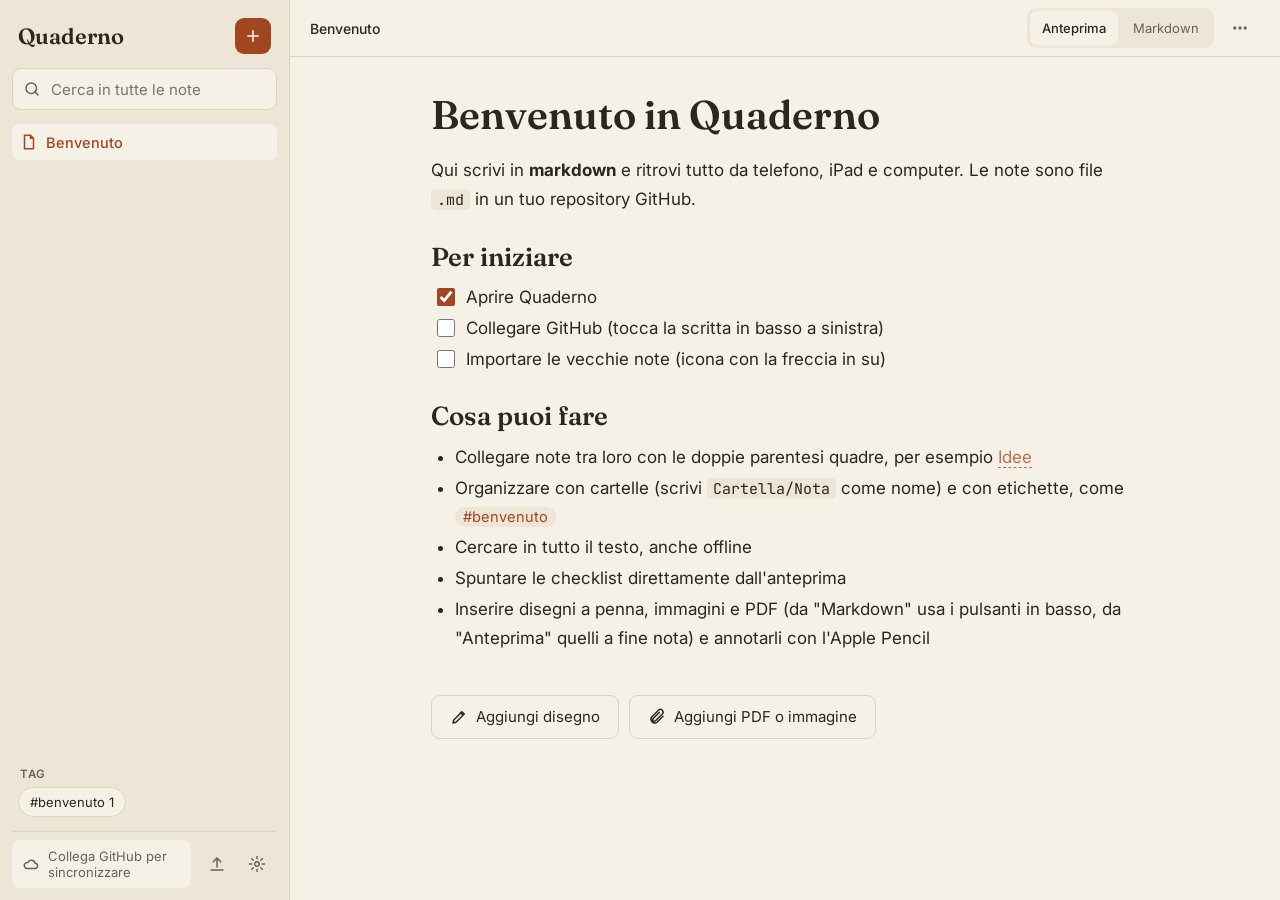
==== index.html @ 13423896 "A" ====
<!doctype html>
<html lang="it">
<head>
<meta charset="utf-8">
<title>Quaderno</title>
<meta name="viewport" content="width=device-width, initial-scale=1, viewport-fit=cover">
<meta name="theme-color" content="#F6F1E7" media="(prefers-color-scheme: light)">
<meta name="theme-color" content="#1D1A16" media="(prefers-color-scheme: dark)">
<meta name="color-scheme" content="light dark">
<link rel="manifest" href="manifest.webmanifest">
<link rel="icon" href="icon.svg" type="image/svg+xml">
<link rel="apple-touch-icon" href="apple-touch-icon.png">
<meta name="apple-mobile-web-app-capable" content="yes">
<meta name="mobile-web-app-capable" content="yes">
<meta name="apple-mobile-web-app-title" content="Quaderno">
<link rel="preconnect" href="https://fonts.googleapis.com">
<link rel="stylesheet" href="https://fonts.googleapis.com/css2?family=Fraunces:opsz,wght@9..144,500;9..144,600&family=Inter:wght@400;500;600&family=JetBrains+Mono:wght@400&display=swap">
<link rel="stylesheet" href="app.css">
</head>
<body>

<svg width="0" height="0" style="position:absolute" aria-hidden="true">
  <symbol id="i-folder" viewBox="0 0 24 24"><path d="M3 7a2 2 0 0 1 2-2h4l2 2h8a2 2 0 0 1 2 2v8a2 2 0 0 1-2 2H5a2 2 0 0 1-2-2z"/></symbol>
  <symbol id="i-file" viewBox="0 0 24 24"><path d="M6 3h8l4 4v14H6zM14 3v4h4"/></symbol>
  <symbol id="i-search" viewBox="0 0 24 24"><circle cx="11" cy="11" r="7"/><path d="M20 20l-4-4"/></symbol>
  <symbol id="i-plus" viewBox="0 0 24 24"><path d="M12 5v14M5 12h14"/></symbol>
  <symbol id="i-menu" viewBox="0 0 24 24"><path d="M4 7h16M4 12h16M4 17h16"/></symbol>
  <symbol id="i-cloud" viewBox="0 0 24 24"><path d="M7 18a4 4 0 1 1 .9-7.9A5 5 0 0 1 17.5 11 3.5 3.5 0 0 1 17 18z"/></symbol>
  <symbol id="i-list" viewBox="0 0 24 24"><path d="M9 6h11M9 12h11M9 18h11M4 6h.01M4 12h.01M4 18h.01"/></symbol>
  <symbol id="i-link" viewBox="0 0 24 24"><path d="M10 14a4 4 0 0 0 5.7 0l3-3a4 4 0 0 0-5.7-5.7l-1 1M14 10a4 4 0 0 0-5.7 0l-3 3a4 4 0 0 0 5.7 5.7l1-1"/></symbol>
  <symbol id="i-check" viewBox="0 0 24 24"><rect x="3" y="3" width="18" height="18" rx="4"/><path d="M8 12.5l3 3 5-6"/></symbol>
  <symbol id="i-gear" viewBox="0 0 24 24"><circle cx="12" cy="12" r="3"/><path d="M12 2v3M12 19v3M2 12h3M19 12h3M4.9 4.9l2.1 2.1M17 17l2.1 2.1M4.9 19.1L7 17M17 7l2.1-2.1"/></symbol>
  <symbol id="i-upload" viewBox="0 0 24 24"><path d="M12 16V4M7 9l5-5 5 5M4 20h16"/></symbol>
  <symbol id="i-back" viewBox="0 0 24 24"><path d="M15 5l-7 7 7 7"/></symbol>
  <symbol id="i-more" viewBox="0 0 24 24"><circle cx="5" cy="12" r="1.2"/><circle cx="12" cy="12" r="1.2"/><circle cx="19" cy="12" r="1.2"/></symbol>
  <symbol id="i-chevron" viewBox="0 0 24 24"><path d="M9 6l6 6-6 6"/></symbol>
</svg>

<div id="scrim" hidden></div>

<aside id="sidebar" aria-label="Elenco note">
  <div class="side-head">
    <span class="brand">Quaderno</span>
    <button id="btnNew" class="btn-accent" aria-label="Nuova nota"><svg class="ic"><use href="#i-plus"/></svg></button>
  </div>
  <label class="search">
    <svg class="ic"><use href="#i-search"/></svg>
    <input id="search" type="search" placeholder="Cerca in tutte le note" aria-label="Cerca in tutte le note" autocomplete="off">
  </label>
  <nav id="tree" class="tree" aria-label="Cartelle e note"></nav>
  <div id="tagsBox" hidden>
    <div class="section-label">Tag</div>
    <div id="tags" class="tags"></div>
  </div>
  <div class="side-foot">
    <button id="syncStatus" class="sync" aria-live="polite" title="Sincronizza ora">
      <svg class="ic"><use href="#i-cloud"/></svg>
      <span id="syncText">Non configurato</span>
    </button>
    <div class="foot-actions">
      <button id="btnImport" class="btn-ghost" aria-label="Importa note"><svg class="ic"><use href="#i-upload"/></svg></button>
      <button id="btnSettings" class="btn-ghost" aria-label="Impostazioni"><svg class="ic"><use href="#i-gear"/></svg></button>
    </div>
  </div>
</aside>

<main id="main">
  <header class="topbar">
    <button id="btnMenu" class="btn-ghost only-mobile" aria-label="Apri elenco note"><svg class="ic"><use href="#i-menu"/></svg></button>
    <div id="crumbs" class="crumbs"></div>
    <div class="top-actions">
      <div id="modeSwitch" class="seg" role="group" aria-label="Modalità" hidden>
        <button id="modePreview" type="button">Anteprima</button>
        <button id="modeEdit" type="button">Markdown</button>
      </div>
      <button id="btnNoteMenu" class="btn-ghost" aria-label="Azioni nota" hidden><svg class="ic"><use href="#i-more"/></svg></button>
    </div>
  </header>

  <section id="empty" class="empty">
    <h1>Quaderno</h1>
    <p>Scegli una nota dall'elenco oppure creane una nuova.</p>
    <div class="empty-actions">
      <button id="emptyNew" class="btn-primary">Nuova nota</button>
      <button id="emptyImport" class="btn-secondary">Importa note .md</button>
    </div>
  </section>

  <section id="noteView" hidden>
    <div id="preview" class="doc" tabindex="-1"></div>
    <div id="addRow" class="addrow" hidden>
      <button id="addDraw" type="button" class="btn-secondary"><svg class="ic"><use href="#a-pen"/></svg>Aggiungi disegno</button>
      <button id="addFile" type="button" class="btn-secondary"><svg class="ic"><use href="#a-clip"/></svg>Aggiungi PDF o immagine</button>
    </div>
    <div id="backlinks" class="backlinks" hidden></div>
    <textarea id="editor" class="editor" spellcheck="false" aria-label="Testo della nota in markdown" hidden></textarea>
  </section>

  <div id="toolbar" class="toolbar" hidden role="toolbar" aria-label="Formattazione">
    <button data-fmt="bold" aria-label="Grassetto"><b>B</b></button>
    <button data-fmt="italic" aria-label="Corsivo"><i>I</i></button>
    <button data-fmt="h2" aria-label="Titolo">H</button>
    <button data-fmt="list" aria-label="Elenco"><svg class="ic"><use href="#i-list"/></svg></button>
    <button data-fmt="task" aria-label="Checklist"><svg class="ic"><use href="#i-check"/></svg></button>
    <button data-fmt="wiki" aria-label="Collegamento a nota"><svg class="ic"><use href="#i-link"/></svg></button>
    <button data-fmt="code" aria-label="Codice">&lt;/&gt;</button>
    <span class="tsep"></span>
    <button data-fmt="draw" aria-label="Inserisci un disegno"><svg class="ic"><use href="#a-pen"/></svg></button>
    <button data-fmt="attach" aria-label="Allega un PDF o un'immagine"><svg class="ic"><use href="#a-clip"/></svg></button>
  </div>
</main>

<dialog id="settingsDlg">
  <form method="dialog" id="settingsForm">
    <h2>Sincronizzazione con GitHub</h2>
    <p class="hint">Le note restano file .md in un tuo repository. Il token resta solo su questo dispositivo: va inserito una volta su ogni telefono o computer.</p>
    <label>Utente o organizzazione<input id="setOwner" autocomplete="off" autocapitalize="none" placeholder="es. marco"></label>
    <label>Repository<input id="setRepo" autocomplete="off" autocapitalize="none" placeholder="es. appunti"></label>
    <label>Branch<input id="setBranch" autocomplete="off" autocapitalize="none" placeholder="main"></label>
    <label>Token di accesso<input id="setToken" type="password" autocomplete="off" autocapitalize="none" placeholder="github_pat_..."></label>
    <details class="howto">
      <summary>Come creo il token</summary>
      <ol>
        <li>Su GitHub: Settings, Developer settings, Personal access tokens, Fine-grained tokens, Generate new token.</li>
        <li>In "Repository access" scegli "Only select repositories" e seleziona solo il repo degli appunti.</li>
        <li>In "Permissions" imposta Contents su "Read and write".</li>
        <li>Copia il token e incollalo qui.</li>
      </ol>
    </details>
    <p id="settingsMsg" class="hint" role="status"></p>
    <div class="dlg-actions">
      <button type="button" id="setCancel" class="btn-secondary">Chiudi</button>
      <button type="button" id="setClear" class="btn-secondary">Scollega</button>
      <button type="submit" id="setSave" class="btn-primary">Salva e sincronizza</button>
    </div>
  </form>
</dialog>

<dialog id="menuDlg">
  <div class="menu-list">
    <button id="actRename">Rinomina o sposta</button>
    <button id="actDelete" class="danger">Elimina nota</button>
    <button id="actClose" class="btn-secondary">Annulla</button>
  </div>
</dialog>

<dialog id="importDlg">
  <div class="menu-list">
    <h2>Importa note</h2>
    <p class="hint">Vengono importati file .md, immagini e PDF (fino a 25 MB ciascuno) e poi inviati al repository alla prossima sincronizzazione.</p>
    <button id="impFiles">Scegli file .md</button>
    <button id="impFolder">Scegli una cartella (vault Obsidian)</button>
    <button id="impCancel" class="btn-secondary">Annulla</button>
  </div>
</dialog>

<input id="fileFiles" type="file" accept=".md,.markdown,.txt,.pdf,.png,.jpg,.jpeg,.gif,.webp,.svg,text/markdown,text/plain,image/*,application/pdf" multiple hidden>
<input id="fileFolder" type="file" webkitdirectory multiple hidden>

<div id="toast" role="status" aria-live="polite" hidden></div>

<script src="md.js"></script>
<script src="ink.js"></script>
<script src="attach.js"></script>
<script src="app.js"></script>
</body>
</html>
---- app.css ----
:root {
  --bg: #F6F1E7;
  --side: #EDE6D6;
  --line: #DDD3BF;
  --text: #2B2620;
  --muted: #6B6254;
  --accent: #A24621;
  --accent-ink: #FFF8EE;
  --ok: #2F7A4B;
  --warn: #9A5B00;
  --err: #B3261E;
  --code-bg: #EDE6D6;
  --paper: #FFFDF8;
  --dots: #D9CFB8;
  --ink: #2B2620;
  --serif: 'Fraunces', Georgia, 'Times New Roman', serif;
  --sans: 'Inter', system-ui, -apple-system, 'Segoe UI', Roboto, sans-serif;
  --mono: 'JetBrains Mono', ui-monospace, Menlo, Consolas, monospace;
  color-scheme: light;
}
@media (prefers-color-scheme: dark) {
  :root {
    --bg: #1D1A16;
    --side: #26221D;
    --line: #3A342C;
    --text: #EDE6D6;
    --muted: #A79E8C;
    --accent: #E08A63;
    --accent-ink: #1D1A16;
    --ok: #6FCF97;
    --warn: #E5B567;
    --err: #F2928B;
    --code-bg: #2B2620;
    --paper: #24201B;
    --dots: #3A342C;
    --ink: #EDE6D6;
    color-scheme: dark;
  }
}

* { box-sizing: border-box; }
html, body { height: 100%; margin: 0; }
body {
  display: flex;
  background: var(--bg);
  color: var(--text);
  font-family: var(--sans);
  font-size: 15px;
  -webkit-text-size-adjust: 100%;
}
button, input, textarea { font: inherit; color: inherit; }
button { cursor: pointer; }
[hidden] { display: none !important; }
.ic { width: 18px; height: 18px; fill: none; stroke: currentColor; stroke-width: 2; stroke-linecap: round; stroke-linejoin: round; flex-shrink: 0; }
:focus-visible { outline: 2px solid var(--accent); outline-offset: 2px; }

/* ---------- sidebar ---------- */
#sidebar {
  width: 290px;
  flex-shrink: 0;
  background: var(--side);
  border-right: 1px solid var(--line);
  display: flex;
  flex-direction: column;
  gap: 14px;
  padding: 18px 12px 12px;
  padding-top: max(18px, env(safe-area-inset-top));
  height: 100%;
  overflow: hidden;
}
.side-head { display: flex; align-items: center; justify-content: space-between; padding: 0 6px; }
.brand { font-family: var(--serif); font-weight: 600; font-size: 22px; }
.btn-accent { width: 36px; height: 36px; border: 0; border-radius: 9px; background: var(--accent); color: var(--accent-ink); display: flex; align-items: center; justify-content: center; }
.btn-ghost { width: 40px; height: 40px; border: 0; background: none; border-radius: 8px; color: var(--muted); display: flex; align-items: center; justify-content: center; }
.btn-ghost:hover { background: var(--bg); color: var(--text); }
.search { display: flex; align-items: center; gap: 8px; background: var(--bg); border: 1px solid var(--line); border-radius: 9px; padding: 0 10px; color: var(--muted); }
.search input { flex: 1; min-width: 0; border: 0; background: none; outline: none; height: 40px; font-size: 15px; color: var(--text); }
.search:focus-within { border-color: var(--accent); }

.tree { flex: 1; overflow-y: auto; display: flex; flex-direction: column; gap: 1px; min-height: 0; }
.row { display: flex; align-items: center; gap: 8px; width: 100%; min-height: 36px; padding: 6px 8px; border: 0; background: none; border-radius: 7px; text-align: left; color: var(--text); font-size: 14.5px; }
.row:hover { background: color-mix(in srgb, var(--bg) 60%, transparent); }
.row .ic { color: var(--muted); }
.row .count { margin-left: auto; color: var(--muted); font-size: 12px; }
.row .name { overflow: hidden; text-overflow: ellipsis; white-space: nowrap; }
.row.folder .chev { transition: transform .12s; width: 14px; height: 14px; }
.row.folder.open .chev { transform: rotate(90deg); }
.row.active { background: var(--bg); color: var(--accent); font-weight: 500; }
.row.active .ic { color: var(--accent); }
.row.dirty .name::after { content: ' •'; color: var(--warn); }
.hit { align-items: flex-start; flex-direction: column; gap: 2px; }
.hit .snip { color: var(--muted); font-size: 12.5px; line-height: 1.4; white-space: normal; }
.hit mark { background: color-mix(in srgb, var(--accent) 28%, transparent); color: inherit; border-radius: 2px; }
.list-note { padding: 8px; color: var(--muted); font-size: 13.5px; }

.section-label { padding: 0 8px 6px; font-size: 11.5px; font-weight: 600; letter-spacing: .06em; text-transform: uppercase; color: var(--muted); }
.tags { display: flex; flex-wrap: wrap; gap: 6px; padding: 0 6px; max-height: 110px; overflow-y: auto; }
.chip { font-size: 13px; padding: 4px 11px; min-height: 30px; border-radius: 99px; background: var(--bg); border: 1px solid var(--line); }
.chip.on { background: var(--accent); color: var(--accent-ink); border-color: var(--accent); }

.side-foot { display: flex; align-items: center; justify-content: space-between; gap: 6px; padding-top: 8px; border-top: 1px solid var(--line); padding-bottom: env(safe-area-inset-bottom); }
.sync { display: flex; align-items: center; gap: 8px; border: 0; background: var(--bg); border-radius: 8px; padding: 8px 10px; font-size: 13px; color: var(--muted); text-align: left; min-height: 40px; flex: 1; min-width: 0; }
.sync[data-state="ok"] .ic { color: var(--ok); }
.sync[data-state="pending"] .ic { color: var(--warn); }
.sync[data-state="busy"] .ic { color: var(--accent); animation: pulse 1s ease-in-out infinite; }
.sync[data-state="err"] .ic { color: var(--err); }
@keyframes pulse { 50% { opacity: .35; } }
.foot-actions { display: flex; }

/* ---------- main ---------- */
#main { flex: 1; min-width: 0; height: 100%; display: flex; flex-direction: column; }
.topbar { display: flex; align-items: center; gap: 8px; padding: 8px 20px; padding-top: max(8px, env(safe-area-inset-top)); border-bottom: 1px solid var(--line); min-height: 56px; }
.crumbs { flex: 1; min-width: 0; color: var(--muted); font-size: 14px; white-space: nowrap; overflow: hidden; text-overflow: ellipsis; }
.top-actions { display: flex; align-items: center; gap: 6px; }
.seg { display: flex; gap: 3px; background: var(--side); padding: 3px; border-radius: 9px; }
.seg button { border: 0; background: none; padding: 6px 12px; min-height: 34px; border-radius: 7px; font-size: 13px; color: var(--muted); }
.seg button.on { background: var(--bg); color: var(--text); font-weight: 500; }

#noteView { flex: 1; min-height: 0; overflow-y: auto; position: relative; display: flex; flex-direction: column; }
.empty { margin: auto; text-align: center; padding: 24px; max-width: 420px; }
.empty h1 { font-family: var(--serif); font-weight: 600; font-size: 38px; margin: 0 0 8px; }
.empty p { color: var(--muted); margin: 0 0 20px; }
.empty-actions { display: flex; gap: 10px; justify-content: center; flex-wrap: wrap; }

.btn-primary, .btn-secondary { min-height: 44px; padding: 0 18px; border-radius: 9px; border: 1px solid var(--accent); }
.btn-primary { background: var(--accent); color: var(--accent-ink); }
.btn-secondary { background: none; border-color: var(--line); color: var(--text); }

/* ---------- documento (anteprima) ---------- */
.doc { padding: 36px 56px 24px; width: 100%; max-width: 820px; margin: 0 auto; font-size: 17px; line-height: 1.7; outline: none; }
.doc h1 { font-family: var(--serif); font-weight: 600; font-size: 40px; line-height: 1.12; margin: 0 0 18px; }
.doc h2 { font-family: var(--serif); font-weight: 600; font-size: 26px; line-height: 1.2; margin: 28px 0 10px; }
.doc h3 { font-family: var(--serif); font-weight: 600; font-size: 21px; margin: 22px 0 8px; }
.doc h4, .doc h5, .doc h6 { font-size: 17px; margin: 18px 0 6px; }
.doc p { margin: 0 0 14px; }
.doc ul, .doc ol { margin: 0 0 14px; padding-left: 24px; }
.doc li { margin: 2px 0; }
.doc li.task { list-style: none; margin-left: -22px; }
.doc li.task input { width: 18px; height: 18px; margin-right: 6px; vertical-align: -3px; accent-color: var(--accent); }
.doc li.task input:checked + * { color: var(--muted); }
.doc blockquote { margin: 0 0 14px; padding: 2px 0 2px 16px; border-left: 3px solid var(--line); color: var(--muted); }
.doc hr { border: 0; border-top: 1px solid var(--line); margin: 24px 0; }
.doc code { font-family: var(--mono); font-size: .88em; background: var(--code-bg); padding: 1px 6px; border-radius: 5px; }
.doc pre { background: var(--code-bg); padding: 14px 16px; border-radius: 9px; overflow-x: auto; margin: 0 0 16px; }
.doc pre code { background: none; padding: 0; font-size: 14px; line-height: 1.6; }
.doc a { color: var(--accent); }
.doc a.wiki { text-decoration: none; border-bottom: 1px solid var(--accent); }
.doc a.wiki.missing { border-bottom-style: dashed; opacity: .75; }
.doc a.tag { text-decoration: none; background: var(--side); padding: 1px 8px; border-radius: 99px; font-size: .86em; }
.doc .meta { font-family: var(--mono); font-size: 13px; color: var(--muted); background: var(--side); padding: 10px 14px; border-radius: 9px; white-space: pre-wrap; margin-bottom: 18px; }
.doc .img-note { color: var(--muted); font-style: italic; }
.doc .table-wrap { overflow-x: auto; margin: 0 0 16px; }
.doc table { border-collapse: collapse; font-size: 15px; }
.doc th, .doc td { border: 1px solid var(--line); padding: 6px 12px; text-align: left; }
.doc th { background: var(--side); }
.doc .note-title { font-family: var(--serif); font-weight: 600; font-size: 40px; line-height: 1.12; margin: 0 0 10px; }
.doc .note-meta { color: var(--muted); font-size: 13px; margin-bottom: 22px; }

.backlinks { width: 100%; max-width: 820px; margin: 0 auto; padding: 12px 56px 40px; }
.backlinks .section-label { padding-left: 0; }
.backlinks .links { display: flex; flex-wrap: wrap; gap: 8px; }
.backlinks button { border: 1px solid var(--line); background: var(--side); border-radius: 8px; padding: 7px 12px; min-height: 36px; font-size: 14px; color: var(--accent); }

/* ---------- editor ---------- */
.editor { flex: 1; width: 100%; max-width: 820px; margin: 0 auto; min-height: 60vh; border: 0; background: transparent; resize: none; outline: none; padding: 28px 56px 40px; font-family: var(--mono); font-size: 15px; line-height: 1.75; color: var(--text); tab-size: 2; }

.toolbar { display: flex; justify-content: center; gap: 4px; padding: 6px 10px; border-top: 1px solid var(--line); background: var(--side); padding-bottom: max(6px, env(safe-area-inset-bottom)); }
.toolbar button { width: 46px; height: 46px; border: 0; background: none; border-radius: 10px; font-size: 16px; color: var(--text); display: flex; align-items: center; justify-content: center; }
.toolbar button:hover { background: var(--bg); }

/* ---------- dialog ---------- */
dialog { border: 1px solid var(--line); border-radius: 14px; background: var(--bg); color: var(--text); padding: 22px; width: min(440px, calc(100vw - 24px)); }
dialog::backdrop { background: rgba(0, 0, 0, .45); }
dialog h2 { font-family: var(--serif); font-weight: 600; margin: 0 0 8px; font-size: 22px; }
dialog label { display: block; font-size: 13px; color: var(--muted); margin-top: 12px; }
dialog input { display: block; width: 100%; margin-top: 4px; height: 42px; padding: 0 12px; border: 1px solid var(--line); border-radius: 8px; background: var(--side); color: var(--text); font-size: 15px; }
.hint { color: var(--muted); font-size: 13.5px; line-height: 1.5; margin: 6px 0; }
.howto { margin-top: 12px; font-size: 13.5px; color: var(--muted); }
.howto summary { cursor: pointer; min-height: 32px; display: flex; align-items: center; }
.howto ol { padding-left: 20px; line-height: 1.55; }
.dlg-actions { display: flex; gap: 8px; justify-content: flex-end; flex-wrap: wrap; margin-top: 16px; }
.menu-list { display: flex; flex-direction: column; gap: 8px; }
.menu-list button { min-height: 46px; border-radius: 9px; border: 1px solid var(--line); background: var(--side); text-align: left; padding: 0 14px; }
.menu-list button.danger { color: var(--err); }
.menu-list .btn-secondary { background: none; }

#toast { position: fixed; left: 50%; bottom: calc(24px + env(safe-area-inset-bottom)); transform: translateX(-50%); background: var(--text); color: var(--bg); padding: 10px 16px; border-radius: 10px; font-size: 14px; max-width: min(90vw, 460px); z-index: 50; }

#scrim { position: fixed; inset: 0; background: rgba(0, 0, 0, .4); z-index: 20; }
.only-mobile { display: none; }

/* ---------- telefono ---------- */
@media (max-width: 800px) {
  .only-mobile { display: flex; }
  #sidebar { position: fixed; left: 0; top: 0; bottom: 0; width: min(320px, 86vw); z-index: 30; transform: translateX(-102%); transition: transform .18s ease; }
  #sidebar.open { transform: none; }
  .topbar { padding: 6px 8px; }
  .doc { padding: 20px 20px 16px; font-size: 16.5px; }
  .doc h1, .doc .note-title { font-size: 30px; }
  .backlinks { padding: 8px 20px 32px; }
  .editor { padding: 18px 20px 30px; font-size: 15px; }
  .seg button { padding: 6px 10px; }
}

/* ---------- aggiunta di disegni e allegati ---------- */
.toolbar .tsep { width: 1px; height: 28px; background: var(--line); margin: 0 6px; align-self: center; }
.addrow { width: 100%; max-width: 820px; margin: 0 auto; padding: 4px 56px 0; display: flex; gap: 10px; flex-wrap: wrap; }
.addrow button { display: inline-flex; align-items: center; gap: 8px; }
.addrow[hidden] + .backlinks { padding-top: 12px; }
#noteView.has-bar { padding-bottom: 130px; }

/* ---------- blocchi di disegno, immagini e PDF ---------- */
.doc .inkblock, .doc .media { position: relative; margin: 6px 0 18px; border-radius: 14px; }
.doc .inkblock { border: 1.5px solid var(--line); background: radial-gradient(var(--dots) 1.2px, transparent 1.2px) 0 0 / 24px 24px, var(--paper); }
.doc .inkblock .paper { border-radius: 12px; overflow: hidden; }
.doc .inkblock.active { border: 2px solid var(--accent); }
.doc .inkblock.active::before, .doc .media.active::before { content: 'In modifica'; position: absolute; left: 14px; top: -13px; z-index: 3; background: var(--accent); color: var(--accent-ink); font-size: 12px; font-weight: 600; padding: 3px 10px; border-radius: 99px; pointer-events: none; }
.ink-svg { display: block; width: 100%; height: auto; }
.ink-svg.inking, .ov.inking { touch-action: none; cursor: crosshair; -webkit-user-select: none; user-select: none; -webkit-touch-callout: none; }
.blk-btn { position: absolute; right: 10px; top: 10px; z-index: 2; display: inline-flex; align-items: center; gap: 6px; min-height: 40px; padding: 0 14px; border: 1px solid var(--accent); border-radius: 9px; background: var(--bg); color: var(--accent); font-size: 14px; font-weight: 500; }
.inkblock.active .blk-btn, .media.active .blk-btn { display: none; }

.doc .media { border: 1px solid var(--line); background: var(--side); overflow: visible; }
.doc .media.active { outline: 2px solid var(--accent); }
.mediabar { display: flex; align-items: center; gap: 8px; min-height: 48px; padding: 0 8px 0 14px; font-size: 14px; color: var(--muted); }
.mediabar .mname { color: var(--text); font-weight: 500; overflow: hidden; text-overflow: ellipsis; white-space: nowrap; min-width: 0; }
.mediabar .sp { flex: 1; }
.mbtn { width: 44px; height: 44px; border: 0; background: none; border-radius: 8px; color: var(--text); display: flex; align-items: center; justify-content: center; }
.mbtn:disabled { opacity: .3; cursor: default; }
.mtxt { min-height: 40px; padding: 0 14px; border: 1px solid var(--accent); border-radius: 9px; background: none; color: var(--accent); font-size: 14px; font-weight: 500; }
.pagebox { position: relative; width: 100%; background: #FFFFFF; --ink: #2B2620; overflow: hidden; }
.media > .pagebox { border-radius: 0 0 13px 13px; }
.imgblock > .pagebox { border-radius: 13px; }
.pagebox canvas, .pagebox img { display: block; width: 100%; height: auto; }
.pagebox .ov { position: absolute; inset: 0; width: 100%; height: 100%; pointer-events: none; }
.pagebox .ov.inking { pointer-events: auto; }
.pdfmsg { position: absolute; inset: 0; display: flex; align-items: center; justify-content: center; text-align: center; padding: 20px; color: #6B6254; background: #FFFFFF; font-size: 14px; }
.pagebox:not(.on-page) .pdfmsg { position: static; }
.doc .remote-img { max-width: 100%; height: auto; border-radius: 10px; }

/* ---------- barra flottante di disegno ---------- */
.inkwrap { position: fixed; left: 0; right: 0; bottom: calc(18px + env(safe-area-inset-bottom)); z-index: 40; display: flex; flex-direction: column; align-items: center; gap: 8px; pointer-events: none; padding: 0 8px; }
.inkwrap > * { pointer-events: auto; max-width: 100%; }
@media (min-width: 801px) { .inkwrap { left: 290px; } }
.inkbar { display: flex; align-items: center; justify-content: center; flex-wrap: wrap; gap: 4px; background: #2B2620; color: #F6F1E7; border: 1px solid #4A4339; border-radius: 22px; padding: 8px 10px; box-shadow: 0 10px 30px rgba(0, 0, 0, .35); }
.inkbar .ibtn { width: 44px; height: 46px; border: 0; border-radius: 14px; background: none; color: #F6F1E7; display: flex; align-items: center; justify-content: center; }
.inkbar .ibtn:hover { background: #3A342C; }
.inkbar .ibtn.on { background: #D2693F; color: #1D1A16; }
.inkbar .ibtn:disabled { opacity: .35; cursor: default; }
.inkbar .icol { width: 34px; height: 44px; border: 0; background: none; display: flex; align-items: center; justify-content: center; }
.inkbar .icol span { width: 24px; height: 24px; border-radius: 50%; display: block; }
.inkbar .icol.on span { box-shadow: 0 0 0 3px #2B2620, 0 0 0 5px #F6F1E7; }
.inkbar .isep { width: 1px; height: 30px; background: #5A5246; margin: 0 4px; }
.inkbar .sizebar { display: block; width: 26px; background: currentColor; border-radius: 4px; }
.inkbar .idone { min-height: 44px; padding: 0 18px; border: 0; border-radius: 14px; background: #F6F1E7; color: #2B2620; font-size: 15px; font-weight: 600; }
.inksel { display: flex; align-items: center; gap: 4px; background: #2B2620; color: #F6F1E7; border: 1px solid #4A4339; border-radius: 14px; padding: 4px 6px 4px 14px; box-shadow: 0 8px 22px rgba(0, 0, 0, .3); }
.inksel .sellabel { font-size: 13px; color: #B9AF9B; margin-right: 6px; }
.inksel button { display: inline-flex; align-items: center; gap: 6px; min-height: 40px; padding: 0 12px; border: 0; border-radius: 9px; background: none; color: #F6F1E7; font-size: 14px; }
.inksel button.danger { color: #F2928B; }
@media (max-width: 800px) {
  .addrow { padding: 4px 20px 0; }
  .inkbar { padding: 6px 8px; }
  .inkbar .icol { width: 36px; }
}
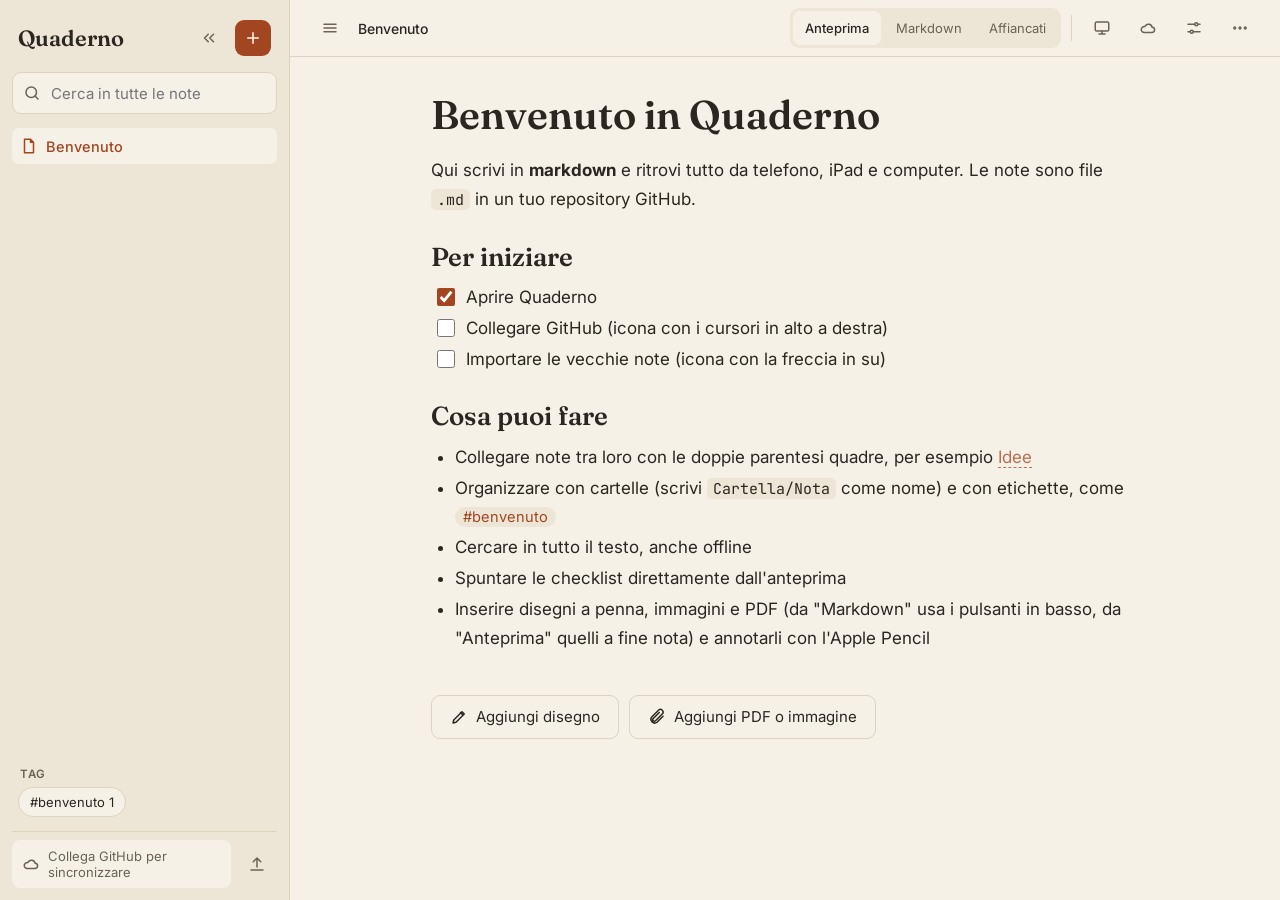
==== commit c7450447: "C" ====
--- a/index.html
+++ b/index.html
@@ -4,8 +4,8 @@
 <meta charset="utf-8">
 <title>Quaderno</title>
 <meta name="viewport" content="width=device-width, initial-scale=1, viewport-fit=cover">
-<meta name="theme-color" content="#F6F1E7" media="(prefers-color-scheme: light)">
-<meta name="theme-color" content="#1D1A16" media="(prefers-color-scheme: dark)">
+<meta name="theme-color" id="metaTheme" content="#F6F1E7" media="(prefers-color-scheme: light)">
+<meta name="theme-color" id="metaThemeDark" content="#1D1A16" media="(prefers-color-scheme: dark)">
 <meta name="color-scheme" content="light dark">
 <link rel="manifest" href="manifest.webmanifest">
 <link rel="icon" href="icon.svg" type="image/svg+xml">
@@ -15,6 +15,7 @@
 <meta name="apple-mobile-web-app-title" content="Quaderno">
 <link rel="preconnect" href="https://fonts.googleapis.com">
 <link rel="stylesheet" href="https://fonts.googleapis.com/css2?family=Fraunces:opsz,wght@9..144,500;9..144,600&family=Inter:wght@400;500;600&family=JetBrains+Mono:wght@400&display=swap">
+<script>try{var t=localStorage.getItem('quaderno.theme');if(t==='light'||t==='dark')document.documentElement.dataset.theme=t;}catch(e){}</script>
 <link rel="stylesheet" href="app.css">
 </head>
 <body>
@@ -33,15 +34,28 @@
   <symbol id="i-upload" viewBox="0 0 24 24"><path d="M12 16V4M7 9l5-5 5 5M4 20h16"/></symbol>
   <symbol id="i-back" viewBox="0 0 24 24"><path d="M15 5l-7 7 7 7"/></symbol>
   <symbol id="i-more" viewBox="0 0 24 24"><circle cx="5" cy="12" r="1.2"/><circle cx="12" cy="12" r="1.2"/><circle cx="19" cy="12" r="1.2"/></symbol>
+  <symbol id="i-sun" viewBox="0 0 24 24"><circle cx="12" cy="12" r="4"/><path d="M12 2v2M12 20v2M2 12h2M20 12h2M5 5l1.5 1.5M17.5 17.5L19 19M5 19l1.5-1.5M17.5 6.5L19 5"/></symbol>
+  <symbol id="i-moon" viewBox="0 0 24 24"><path d="M20 14.5A8 8 0 1 1 9.5 4 6.5 6.5 0 0 0 20 14.5z"/></symbol>
+  <symbol id="i-auto" viewBox="0 0 24 24"><rect x="3" y="4" width="18" height="12" rx="2"/><path d="M8 20h8M12 16v4"/></symbol>
+  <symbol id="i-sliders" viewBox="0 0 24 24"><path d="M4 7h9M17 7h3M4 17h3M11 17h9"/><circle cx="15" cy="7" r="2"/><circle cx="9" cy="17" r="2"/></symbol>
+  <symbol id="i-cloudok" viewBox="0 0 24 24"><path d="M7 18a4 4 0 1 1 .9-7.9A5 5 0 0 1 17.5 11 3.5 3.5 0 0 1 17 18z"/><path d="M9.5 13l2 2 3.5-3.5"/></symbol>
+  <symbol id="i-pin" viewBox="0 0 24 24"><path d="M9 4h6l-1 6 3 3H7l3-3zM12 13v7"/></symbol>
+  <symbol id="i-hide" viewBox="0 0 24 24"><path d="M11 17l-5-5 5-5M18 17l-5-5 5-5"/></symbol>
+  <symbol id="i-expand" viewBox="0 0 24 24"><path d="M4 9V4h5M20 9V4h-5M4 15v5h5M20 15v5h-5"/></symbol>
   <symbol id="i-chevron" viewBox="0 0 24 24"><path d="M9 6l6 6-6 6"/></symbol>
 </svg>
 
 <div id="scrim" hidden></div>
 
+<button id="sideHandle" class="side-handle" aria-label="Apri la barra laterale" hidden><svg class="ic"><use href="#i-chevron"/></svg></button>
+
 <aside id="sidebar" aria-label="Elenco note">
   <div class="side-head">
     <span class="brand">Quaderno</span>
-    <button id="btnNew" class="btn-accent" aria-label="Nuova nota"><svg class="ic"><use href="#i-plus"/></svg></button>
+    <span class="side-head-btns">
+      <button id="btnPin" class="btn-ghost only-wide" aria-label="Nascondi la barra laterale"><svg class="ic"><use href="#i-hide"/></svg></button>
+      <button id="btnNew" class="btn-accent" aria-label="Nuova nota"><svg class="ic"><use href="#i-plus"/></svg></button>
+    </span>
   </div>
   <label class="search">
     <svg class="ic"><use href="#i-search"/></svg>
@@ -59,20 +73,26 @@
     </button>
     <div class="foot-actions">
       <button id="btnImport" class="btn-ghost" aria-label="Importa note"><svg class="ic"><use href="#i-upload"/></svg></button>
-      <button id="btnSettings" class="btn-ghost" aria-label="Impostazioni"><svg class="ic"><use href="#i-gear"/></svg></button>
+      <button id="btnSettings2" class="btn-ghost only-narrow" aria-label="Impostazioni e GitHub"><svg class="ic"><use href="#i-sliders"/></svg></button>
+      <button id="btnTheme2" class="btn-ghost only-narrow" aria-label="Tema"><svg class="ic"><use href="#i-sun"/></svg></button>
     </div>
   </div>
 </aside>
 
 <main id="main">
   <header class="topbar">
-    <button id="btnMenu" class="btn-ghost only-mobile" aria-label="Apri elenco note"><svg class="ic"><use href="#i-menu"/></svg></button>
+    <button id="btnMenu" class="btn-ghost" aria-label="Barra laterale"><svg class="ic"><use href="#i-menu"/></svg></button>
     <div id="crumbs" class="crumbs"></div>
     <div class="top-actions">
       <div id="modeSwitch" class="seg" role="group" aria-label="Modalità" hidden>
         <button id="modePreview" type="button">Anteprima</button>
         <button id="modeEdit" type="button">Markdown</button>
+        <button id="modeSplit" type="button" class="only-split">Affiancati</button>
       </div>
+      <span class="tsep-top only-wide"></span>
+      <button id="btnTheme" class="btn-ghost only-wide" aria-label="Tema" aria-haspopup="menu" aria-expanded="false"><svg class="ic"><use href="#i-sun"/></svg></button>
+      <button id="btnSync" class="btn-ghost only-wide" aria-label="Sincronizza ora" data-state="off"><svg class="ic"><use href="#i-cloud"/></svg></button>
+      <button id="btnSettings" class="btn-ghost only-wide" aria-label="Impostazioni e GitHub"><svg class="ic"><use href="#i-sliders"/></svg></button>
       <button id="btnNoteMenu" class="btn-ghost" aria-label="Azioni nota" hidden><svg class="ic"><use href="#i-more"/></svg></button>
     </div>
   </header>
@@ -110,6 +130,13 @@
   </div>
 </main>
 
+<div id="themeMenu" class="popmenu" role="menu" hidden>
+  <div class="pm-label">Tema</div>
+  <button type="button" role="menuitemradio" data-theme="light"><svg class="ic"><use href="#i-sun"/></svg>Chiaro<span class="pm-ok">&#10003;</span></button>
+  <button type="button" role="menuitemradio" data-theme="dark"><svg class="ic"><use href="#i-moon"/></svg>Scuro<span class="pm-ok">&#10003;</span></button>
+  <button type="button" role="menuitemradio" data-theme="auto"><svg class="ic"><use href="#i-auto"/></svg>Come il dispositivo<span class="pm-ok">&#10003;</span></button>
+</div>
+
 <dialog id="settingsDlg">
   <form method="dialog" id="settingsForm">
     <h2>Sincronizzazione con GitHub</h2>
@@ -128,6 +155,7 @@
       </ol>
     </details>
     <p id="settingsMsg" class="hint" role="status"></p>
+    <p class="hint">Versione dell'app: <strong id="appVer"></strong></p>
     <div class="dlg-actions">
       <button type="button" id="setCancel" class="btn-secondary">Chiudi</button>
       <button type="button" id="setClear" class="btn-secondary">Scollega</button>
--- a/app.css
+++ b/app.css
@@ -18,8 +18,9 @@
   --mono: 'JetBrains Mono', ui-monospace, Menlo, Consolas, monospace;
   color-scheme: light;
 }
+:root[data-theme="light"] { color-scheme: light; }
 @media (prefers-color-scheme: dark) {
-  :root {
+  :root:not([data-theme="light"]) {
     --bg: #1D1A16;
     --side: #26221D;
     --line: #3A342C;
@@ -36,6 +37,23 @@
     --ink: #EDE6D6;
     color-scheme: dark;
   }
+}
+:root[data-theme="dark"] {
+    --bg: #1D1A16;
+    --side: #26221D;
+    --line: #3A342C;
+    --text: #EDE6D6;
+    --muted: #A79E8C;
+    --accent: #E08A63;
+    --accent-ink: #1D1A16;
+    --ok: #6FCF97;
+    --warn: #E5B567;
+    --err: #F2928B;
+    --code-bg: #2B2620;
+    --paper: #24201B;
+    --dots: #3A342C;
+    --ink: #EDE6D6;
+    color-scheme: dark;
 }
 
 * { box-sizing: border-box; }
@@ -187,13 +205,15 @@
 #toast { position: fixed; left: 50%; bottom: calc(24px + env(safe-area-inset-bottom)); transform: translateX(-50%); background: var(--text); color: var(--bg); padding: 10px 16px; border-radius: 10px; font-size: 14px; max-width: min(90vw, 460px); z-index: 50; }
 
 #scrim { position: fixed; inset: 0; background: rgba(0, 0, 0, .4); z-index: 20; }
-.only-mobile { display: none; }
+.only-narrow { display: none; }
+.only-split { display: none; }
+@media (min-width: 700px) { .only-split { display: inline-block; } }
 
 /* ---------- telefono ---------- */
 @media (max-width: 800px) {
-  .only-mobile { display: flex; }
-  #sidebar { position: fixed; left: 0; top: 0; bottom: 0; width: min(320px, 86vw); z-index: 30; transform: translateX(-102%); transition: transform .18s ease; }
-  #sidebar.open { transform: none; }
+  .only-wide { display: none !important; }
+  #sidebar { position: fixed; left: 0; top: 0; bottom: 0; width: min(320px, 86vw); z-index: 30; transform: translateX(-102%); transition: transform .18s ease; visibility: hidden; }
+  #sidebar.open { transform: none; visibility: visible; }
   .topbar { padding: 6px 8px; }
   .doc { padding: 20px 20px 16px; font-size: 16.5px; }
   .doc h1, .doc .note-title { font-size: 30px; }
@@ -201,6 +221,37 @@
   .editor { padding: 18px 20px 30px; font-size: 15px; }
   .seg button { padding: 6px 10px; }
 }
+
+/* ---------- barra laterale a scomparsa (schermi larghi) ---------- */
+body.side-hidden #sidebar { position: fixed; left: 0; top: 0; bottom: 0; width: 320px; z-index: 30; transform: translateX(-102%); transition: transform .18s ease; visibility: hidden; box-shadow: 0 0 40px rgba(0, 0, 0, .25); }
+body.side-hidden #sidebar.open { transform: none; visibility: visible; }
+.side-handle { position: fixed; left: 0; top: 50%; margin-top: -42px; width: 22px; height: 84px; z-index: 15; border: 1px solid var(--line); border-left: 0; border-radius: 0 14px 14px 0; background: var(--side); color: var(--muted); display: flex; align-items: center; justify-content: center; padding: 0; }
+.side-handle:hover { color: var(--text); }
+.side-head-btns { display: flex; align-items: center; gap: 6px; }
+.tsep-top { width: 1px; height: 26px; background: var(--line); margin: 0 4px; }
+.btn-ghost[data-state="ok"] .ic { color: var(--ok); }
+.btn-ghost[data-state="pending"] .ic { color: var(--warn); }
+.btn-ghost[data-state="busy"] .ic { color: var(--accent); animation: pulse 1s ease-in-out infinite; }
+.btn-ghost[data-state="err"] .ic { color: var(--err); }
+.popmenu { position: fixed; z-index: 60; width: 210px; background: var(--paper); border: 1px solid var(--line); border-radius: 14px; padding: 6px; box-shadow: 0 12px 32px rgba(0, 0, 0, .25); }
+.popmenu .pm-label { font-size: 12px; font-weight: 600; letter-spacing: .06em; text-transform: uppercase; color: var(--muted); padding: 8px 10px 4px; }
+.popmenu button { display: flex; align-items: center; gap: 10px; width: 100%; min-height: 44px; border: 0; border-radius: 9px; background: none; padding: 0 10px; text-align: left; font-size: 15px; color: var(--text); }
+.popmenu button:hover, .popmenu button.on { background: var(--side); }
+.popmenu .pm-ok { margin-left: auto; color: var(--accent); visibility: hidden; }
+.popmenu button.on .pm-ok { visibility: visible; }
+@media (max-width: 800px) { .only-narrow { display: flex; } }
+
+/* ---------- vista affiancata: markdown e anteprima ---------- */
+#noteView.split { flex-direction: row; overflow: hidden; }
+#noteView.split #preview { flex: 1 1 0; min-width: 0; max-width: none; margin: 0; overflow-y: auto; height: 100%; padding: 28px 32px 24px; }
+#noteView.split .editor { flex: 0 0 var(--split, 50%); width: auto; max-width: none; margin: 0; min-height: 0; height: 100%; overflow-y: auto; padding: 28px 28px 40px 32px; }
+#noteView.split #addRow, #noteView.split #backlinks { display: none !important; }
+#noteView.split #preview.has-bar { padding-bottom: 130px; }
+.splitter { flex: 0 0 1px; background: var(--line); position: relative; cursor: col-resize; touch-action: none; }
+.splitter::before { content: ''; position: absolute; left: -10px; right: -10px; top: 0; bottom: 0; }
+.splitter i { position: absolute; left: -13px; top: 50%; margin-top: -30px; width: 26px; height: 60px; border-radius: 13px; background: var(--side); border: 1px solid var(--line); display: flex; flex-direction: column; align-items: center; justify-content: center; gap: 5px; }
+.splitter i b { width: 4px; height: 4px; border-radius: 50%; background: var(--muted); display: block; }
+.panehead { display: none; }
 
 /* ---------- aggiunta di disegni e allegati ---------- */
 .toolbar .tsep { width: 1px; height: 28px; background: var(--line); margin: 0 6px; align-self: center; }
@@ -241,7 +292,7 @@
 /* ---------- barra flottante di disegno ---------- */
 .inkwrap { position: fixed; left: 0; right: 0; bottom: calc(18px + env(safe-area-inset-bottom)); z-index: 40; display: flex; flex-direction: column; align-items: center; gap: 8px; pointer-events: none; padding: 0 8px; }
 .inkwrap > * { pointer-events: auto; max-width: 100%; }
-@media (min-width: 801px) { .inkwrap { left: 290px; } }
+@media (min-width: 801px) { .inkwrap { left: 290px; } body.side-hidden .inkwrap { left: 0; } }
 .inkbar { display: flex; align-items: center; justify-content: center; flex-wrap: wrap; gap: 4px; background: #2B2620; color: #F6F1E7; border: 1px solid #4A4339; border-radius: 22px; padding: 8px 10px; box-shadow: 0 10px 30px rgba(0, 0, 0, .35); }
 .inkbar .ibtn { width: 44px; height: 46px; border: 0; border-radius: 14px; background: none; color: #F6F1E7; display: flex; align-items: center; justify-content: center; }
 .inkbar .ibtn:hover { background: #3A342C; }
@@ -262,3 +313,86 @@
   .inkbar { padding: 6px 8px; }
   .inkbar .icol { width: 36px; }
 }
+
+/* Safari non rispetta touch-action sugli SVG: lo applico anche ai contenitori HTML mentre si disegna */
+.inkblock.active, .inkblock.active .paper, .media.active, .pagebox.active { touch-action: none; -webkit-user-select: none; user-select: none; -webkit-touch-callout: none; }
+
+/* ---------- colore e spessore: popover sopra la barra ---------- */
+.inkbar .icolor-btn { display: flex; align-items: center; gap: 6px; height: 46px; min-width: 64px; padding: 0 10px; border: 0; border-radius: 14px; background: #3A342C; color: #F6F1E7; }
+.inkbar .icolor-btn[aria-expanded="true"] { background: #4A4339; }
+.inkbar .cdot { display: block; width: 24px; height: 24px; border-radius: 50%; border: 2px solid #F6F1E7; background: #F6F1E7; flex-shrink: 0; }
+.inkpop { width: min(500px, calc(100vw - 16px)); background: var(--paper); color: var(--text); border: 1px solid var(--line); border-radius: 18px; padding: 12px 14px 14px; box-shadow: 0 14px 40px rgba(0, 0, 0, .3); }
+.ptabs { display: flex; gap: 4px; background: var(--side); padding: 3px; border-radius: 10px; margin-bottom: 12px; }
+.ptabs button { flex: 1; border: 0; background: none; min-height: 40px; border-radius: 8px; font-size: 14px; color: var(--muted); }
+.ptabs button.on { background: var(--bg); color: var(--text); font-weight: 500; }
+.plabel { font-size: 12px; font-weight: 600; letter-spacing: .06em; text-transform: uppercase; color: var(--muted); margin: 2px 0 6px; }
+.pcols { display: flex; flex-wrap: wrap; gap: 6px; }
+.pcols.small { gap: 4px; }
+.psw { width: 44px; height: 44px; border: 0; background: none; padding: 0; display: flex; align-items: center; justify-content: center; border-radius: 50%; }
+.psw span { width: 32px; height: 32px; border-radius: 50%; display: block; border: 2px solid var(--paper); box-shadow: 0 0 0 1px var(--line); }
+.psw.on span { box-shadow: 0 0 0 3px var(--accent); }
+.psw.plus { font-size: 24px; color: var(--muted); border: 1.5px dashed var(--muted); width: 36px; height: 36px; margin: 4px; }
+.wheelrow { display: flex; gap: 16px; align-items: flex-start; flex-wrap: wrap; }
+.wheel { position: relative; border-radius: 50%; background: conic-gradient(#ff3b30, #ffcc00, #34c759, #00c7be, #007aff, #af52de, #ff2d55, #ff3b30); flex-shrink: 0; touch-action: none; -webkit-user-select: none; user-select: none; }
+.wheel-in { position: absolute; border-radius: 50%; background: var(--paper); }
+.wheel-sv { position: absolute; border-radius: 8px; }
+.wknob { position: absolute; width: 20px; height: 20px; margin: -10px 0 0 -10px; border-radius: 50%; border: 3px solid #fff; box-shadow: 0 0 0 1px #2B2620; pointer-events: none; }
+.wside { flex: 1; min-width: 200px; display: flex; flex-direction: column; gap: 8px; }
+.wrow { display: flex; align-items: center; gap: 10px; }
+.wprev { width: 44px; height: 44px; border-radius: 50%; box-shadow: 0 0 0 1px var(--line); flex-shrink: 0; }
+.whex { font-family: var(--mono); font-size: 15px; width: 110px; height: 44px; padding: 0 12px; border: 1px solid var(--line); border-radius: 8px; background: var(--bg); color: var(--text); }
+.psave { min-height: 44px; border: 1px solid var(--line); border-radius: 10px; background: var(--bg); font-size: 14px; color: var(--text); }
+.widthtab .wline { display: flex; align-items: center; gap: 14px; }
+.wslider { flex: 1; min-width: 0; height: 44px; margin: 0; -webkit-appearance: none; appearance: none; background: transparent; }
+.wslider::-webkit-slider-runnable-track { height: 6px; border-radius: 3px; background: linear-gradient(to right, var(--accent) var(--pct, 40%), var(--line) var(--pct, 40%)); }
+.wslider::-moz-range-track { height: 6px; border-radius: 3px; background: linear-gradient(to right, var(--accent) var(--pct, 40%), var(--line) var(--pct, 40%)); }
+.wslider::-webkit-slider-thumb { -webkit-appearance: none; width: 28px; height: 28px; margin-top: -11px; border-radius: 50%; background: var(--paper); border: 2px solid var(--accent); }
+.wslider::-moz-range-thumb { width: 24px; height: 24px; border-radius: 50%; background: var(--paper); border: 2px solid var(--accent); }
+.wval { width: 38px; text-align: right; font-size: 14px; }
+.wprevsvg { width: 90px; height: 36px; flex-shrink: 0; }
+.wdots { display: flex; justify-content: space-between; margin-top: 4px; }
+.wdots button { width: 48px; height: 44px; border: 0; background: none; display: flex; align-items: center; justify-content: center; border-radius: 10px; }
+.wdots button i { display: block; border-radius: 50%; background: var(--text); }
+.wdots button.on { background: var(--side); }
+.wdots button.on i { background: var(--accent); }
+
+/* ---------- lettore PDF a schermo intero con foglio note ---------- */
+.reader { position: fixed; inset: 0; z-index: 35; display: flex; background: #3A342C; color: #F6F1E7; }
+.reader-open .inkwrap { left: 0 !important; bottom: auto; top: calc(58px + env(safe-area-inset-top)); }
+.rd-thumbs { width: 92px; flex-shrink: 0; background: #2B2620; overflow-y: auto; display: flex; flex-direction: column; align-items: center; gap: 10px; padding: 14px 0; padding-top: max(14px, env(safe-area-inset-top)); }
+.rd-th { position: relative; width: 62px; min-height: 80px; flex-shrink: 0; padding: 0; border: 1.5px solid #5A5246; border-radius: 6px; background: #FFFDF8; overflow: hidden; display: block; }
+.rd-th canvas { display: block; width: 100%; height: auto; min-height: 76px; }
+.rd-thn { position: absolute; left: 0; right: 0; bottom: 2px; text-align: center; font-size: 12px; color: #2B2620; text-shadow: 0 0 3px #fff; }
+.rd-th.on { border: 2.5px solid #D2693F; }
+.rd-dot { position: absolute; top: 4px; right: 4px; width: 9px; height: 9px; border-radius: 50%; background: #D2693F; display: none; }
+.rd-th.has .rd-dot { display: block; }
+.rd-main { flex: 1; min-width: 0; display: flex; flex-direction: column; position: relative; }
+.rd-top { display: flex; align-items: center; gap: 8px; min-height: 52px; padding: 0 12px; padding-top: env(safe-area-inset-top); flex-shrink: 0; }
+.rd-top .mbtn, .rd-top .mtxt { color: #F6F1E7; }
+.rd-top .mtxt { border-color: #6B6254; display: inline-flex; align-items: center; gap: 8px; }
+.rd-top .sp, .rd-sheethead .sp { flex: 1; }
+.rd-name { font-size: 15px; overflow: hidden; text-overflow: ellipsis; white-space: nowrap; min-width: 0; }
+.rd-count { font-size: 14px; opacity: .7; margin-left: 6px; white-space: nowrap; }
+.rd-pagewrap { flex: 1; min-height: 0; overflow-y: auto; padding: 0 32px 400px; display: flex; flex-direction: column; align-items: center; touch-action: pan-y; }
+.rd-pagewrap .pagebox { max-width: 720px; border-radius: 6px; flex-shrink: 0; box-shadow: 0 4px 18px rgba(0, 0, 0, .4); --ink: #2B2620; }
+.rd-sheet { position: absolute; left: 0; right: 0; bottom: 0; max-height: 52%; min-height: 0; background: var(--paper); color: var(--text); border-radius: 22px 22px 0 0; box-shadow: 0 -10px 30px rgba(0, 0, 0, .35); display: flex; flex-direction: column; padding-bottom: env(safe-area-inset-bottom); }
+.rd-grip { width: 44px; height: 5px; border-radius: 3px; background: var(--line); margin: 8px auto 0; flex-shrink: 0; }
+.rd-sheethead { display: flex; align-items: center; gap: 4px; padding: 2px 12px 4px 22px; flex-shrink: 0; }
+.rd-title { margin: 0; font-family: var(--serif); font-weight: 600; font-size: 19px; }
+.rd-sheetbody { display: flex; min-height: 0; overflow-y: auto; border-top: 1px solid var(--line); height: 300px; }
+.rd-sheet.collapsed .rd-sheetbody { display: none; }
+.rd-text { flex: 1 1 0; min-width: 0; border: 0; border-right: 1px solid var(--line); background: transparent; resize: none; outline: none; padding: 14px 22px; font-size: 16px; line-height: 1.7; color: var(--text); }
+.rd-draw.doc { flex: 1 1 0; min-width: 0; max-width: none; margin: 0; padding: 14px 18px; font-size: inherit; line-height: normal; }
+.rd-draw .inkblock { margin: 0; }
+.rd-top .mbtn:disabled, .rd-sheethead .mbtn:disabled { opacity: .3; }
+.rd-sheethead .mbtn { color: var(--text); }
+@media (max-width: 700px) {
+  .rd-thumbs { display: none; }
+  .rd-pagewrap { padding: 0 10px 400px; }
+  .rd-sheet { max-height: 62%; }
+  .rd-sheetbody { flex-direction: column; height: auto; }
+  .rd-text { border-right: 0; border-bottom: 1px solid var(--line); min-height: 120px; flex: 0 0 auto; }
+}
+#noteView.split .editor { order: 1; }
+#noteView.split .splitter { order: 2; }
+#noteView.split #preview { order: 3; }
